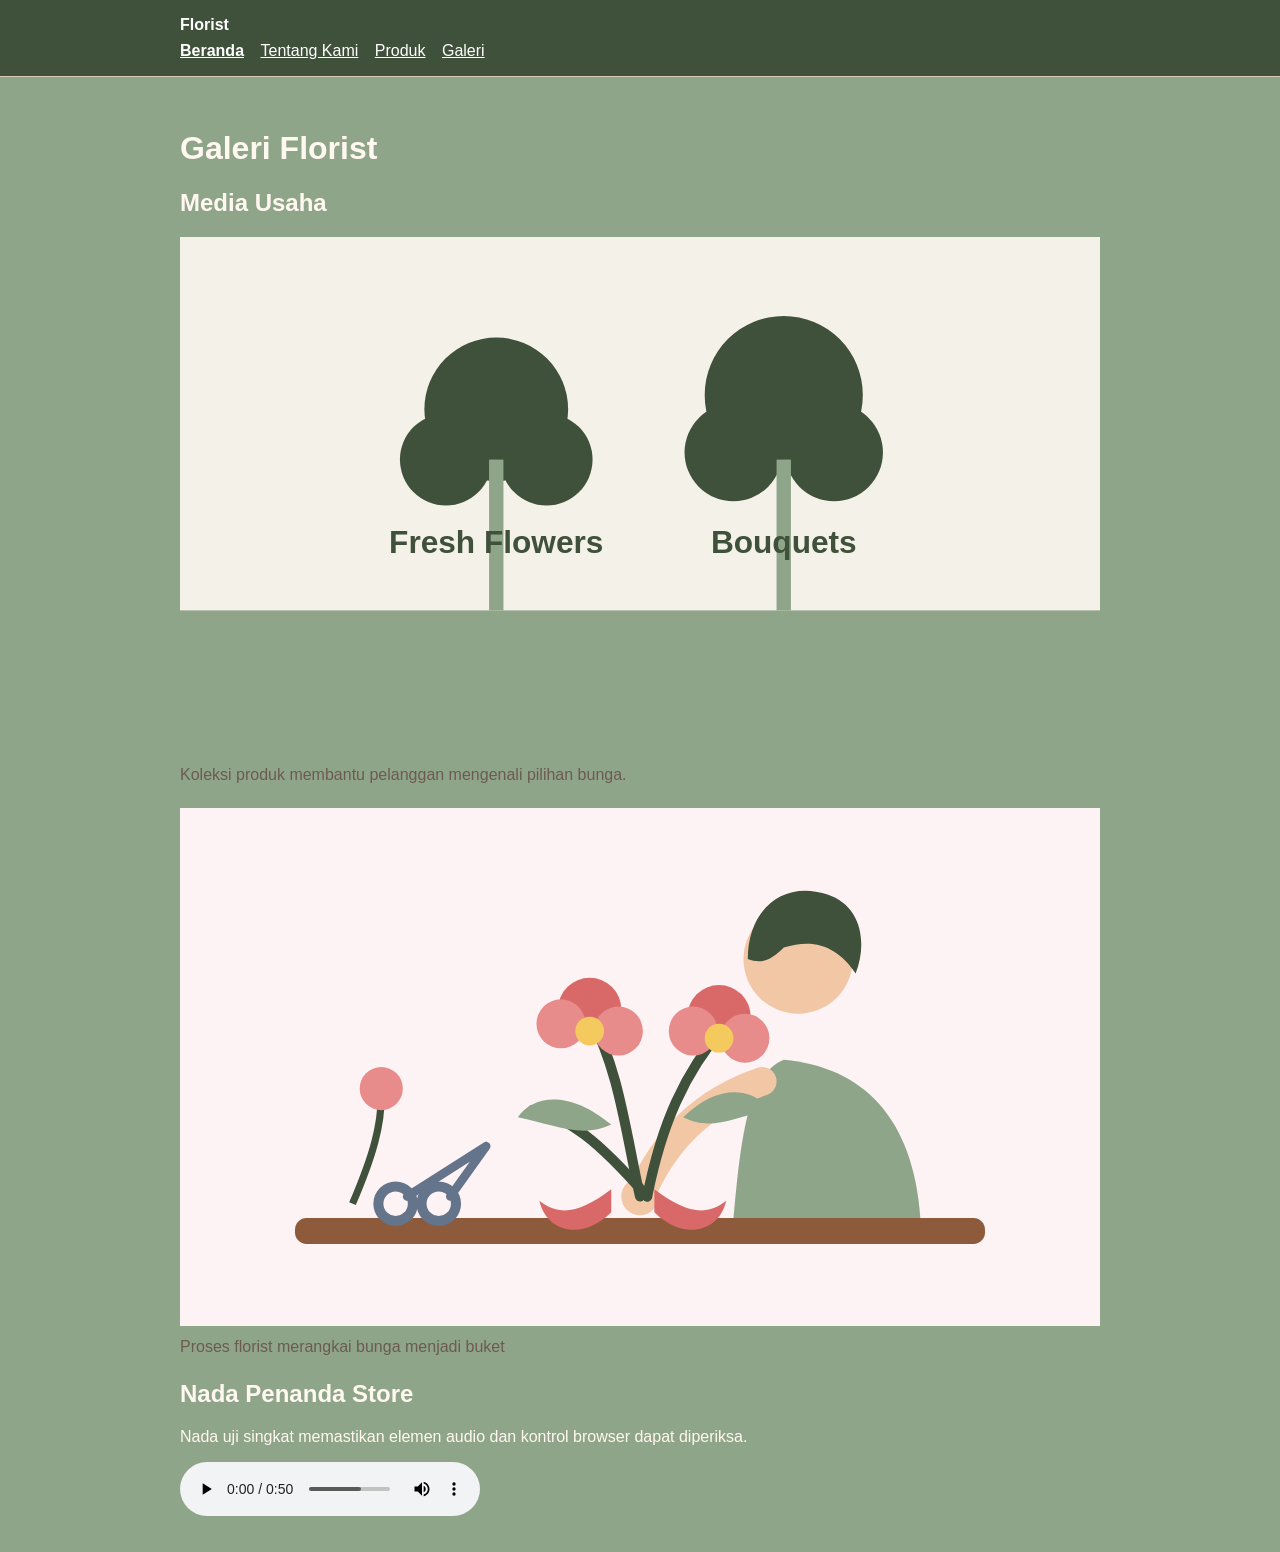
==== galeri.html @ 241bfb16 "feat: tambah media dan tabel katalog" ====
<!DOCTYPE html>
<html lang="en">

<head>
    <meta charset="UTF-8">
    <meta name="viewport" content="width=device-width, initial-scale=1.0">
    <title>Florist - Website UMKM</title>
    <link rel="stylesheet" href="css/style.css">
</head>

<body>
    <a class="skip-link" href="#konten">Lewat ke konten utama</a>
    <header class="site-header">
        <nav class="nav" arial-label="Navigasi utama">
            <a class="brand" href="index.html">Florist</a>
            <ul>
                <li><a aria-current="page" href="index.html">Beranda</a></li>
                <li><a href="tentang.html">Tentang Kami</a></li>
                <li><a href="produk.html">Produk</a></li>
                <li><a href="galeri.html">Galeri</a></li>
            </ul>
        </nav>
    </header>
    <main id="konten" class="page">
        <h1>Galeri Florist</h1>
        <section aria-labelledby="media-title">
            <h2 id="media-title">Media Usaha</h2>
            <div class="gallery-list">
                <figure class="media-card">
                    <img src="assets\images\ilustrasi.svg" alt="Koleksi Florist Kami" />
                    <figcaption>Koleksi produk membantu pelanggan mengenali pilihan bunga.</figcaption>
                </figure>
                <figure class="media-card">
                    <img src="assets\images\proses-rangkai.svg" alt="Florist sedang merangkai bunga menjadi buket">
                    <figcaption>Proses florist merangkai bunga menjadi buket</figcaption>
                </figure>
            </div>
        </section>
        <section aria-labelledby="audio-title">
            <h2 id="audio-title">Nada Penanda Store</h2>
            <p id="audio-note">Nada uji singkat memastikan elemen audio dan kontrol browser dapat diperiksa.</p>
            <audio controls aria-describedby="audio-note"
                src="assets\audio\intrumen.mp3">
                Browser Anda tidak mendukung pemutar audio.
            </audio>
        </section>
    </main>
---- css/style.css ----
body {
    margin: 0;
    color: #FFF8F0;
    background: #8FA58A;
    font-family: Arial, sans-serif;
}

.page {
    max-width: 920px;
    margin: 0 auto;
    padding: 32px 20px;
}

.hero {
    padding: 36px;
    color: #FFF8F0;
    background: #40513B;
    border-radius: 24px;
}

.eyebrow {
    margin: 0 0 8px;
    letter-spacing: 0.14em;
    text-transform: uppercase;
}

.products {
    padding-left: 1.2rem;
}

button {
    padding: 12px 18px;
    margin-bottom: 18px;
    color: #165823;
    font-weight: 700;
    cursor: pointer;
    background: #F2F2F2;
    border: 0;
    border-radius: 999px;
}

.skip-link {
    position: absolute;
    left: -9999px;
    padding: 8px 12px;
    color: white;
    background: #2f2118;
}

.skip-link:focus {
    top: 8px;
    left: 8px;
}

.site-header {
    padding: 16px 20px;
    background: #40513B;
    border-bottom: 1px solid #dccbbc;
}

.nav {
    max-width: 920px;
    margin: 0 auto;
}

.nav a{
    color: white;
}

.brand {
    display: inline-block;
    margin-bottom: 8px;
    color: white;
    font-weight: 800;
    text-decoration: none;
}

.nav ul {
    padding: 0;
    margin: 0;
    list-style: none;
}

.nav li {
    display: inline-block;
    margin-right: 12px;
}

.nav a[aria-current="page"] {
    font-weight: 800;
}

a:focus-visible,
button:focus-visible {
    outline: 3px solid #e9f0ff;
    outline-offset: 3px;
}

.site-footer {
    padding: 24px 20px;
    color: white;
    text-align: center;
    background: #40513B;
}

img {
    max-width: 100%;
    height: auto;
}

figure {
    margin: 0 0 24px;
}

figcaption {
    margin-top: 8px;
    color: #6b5b52;
}

table {
    width: 100%;
    border-collapse: collapse;
}

caption {
    margin-bottom: 8px;
    font-weight: 700;
    text-align: left;
}

th,
td {
    padding: 10px;
    text-align: left;
    border: 1px solid #dccbbc;
}
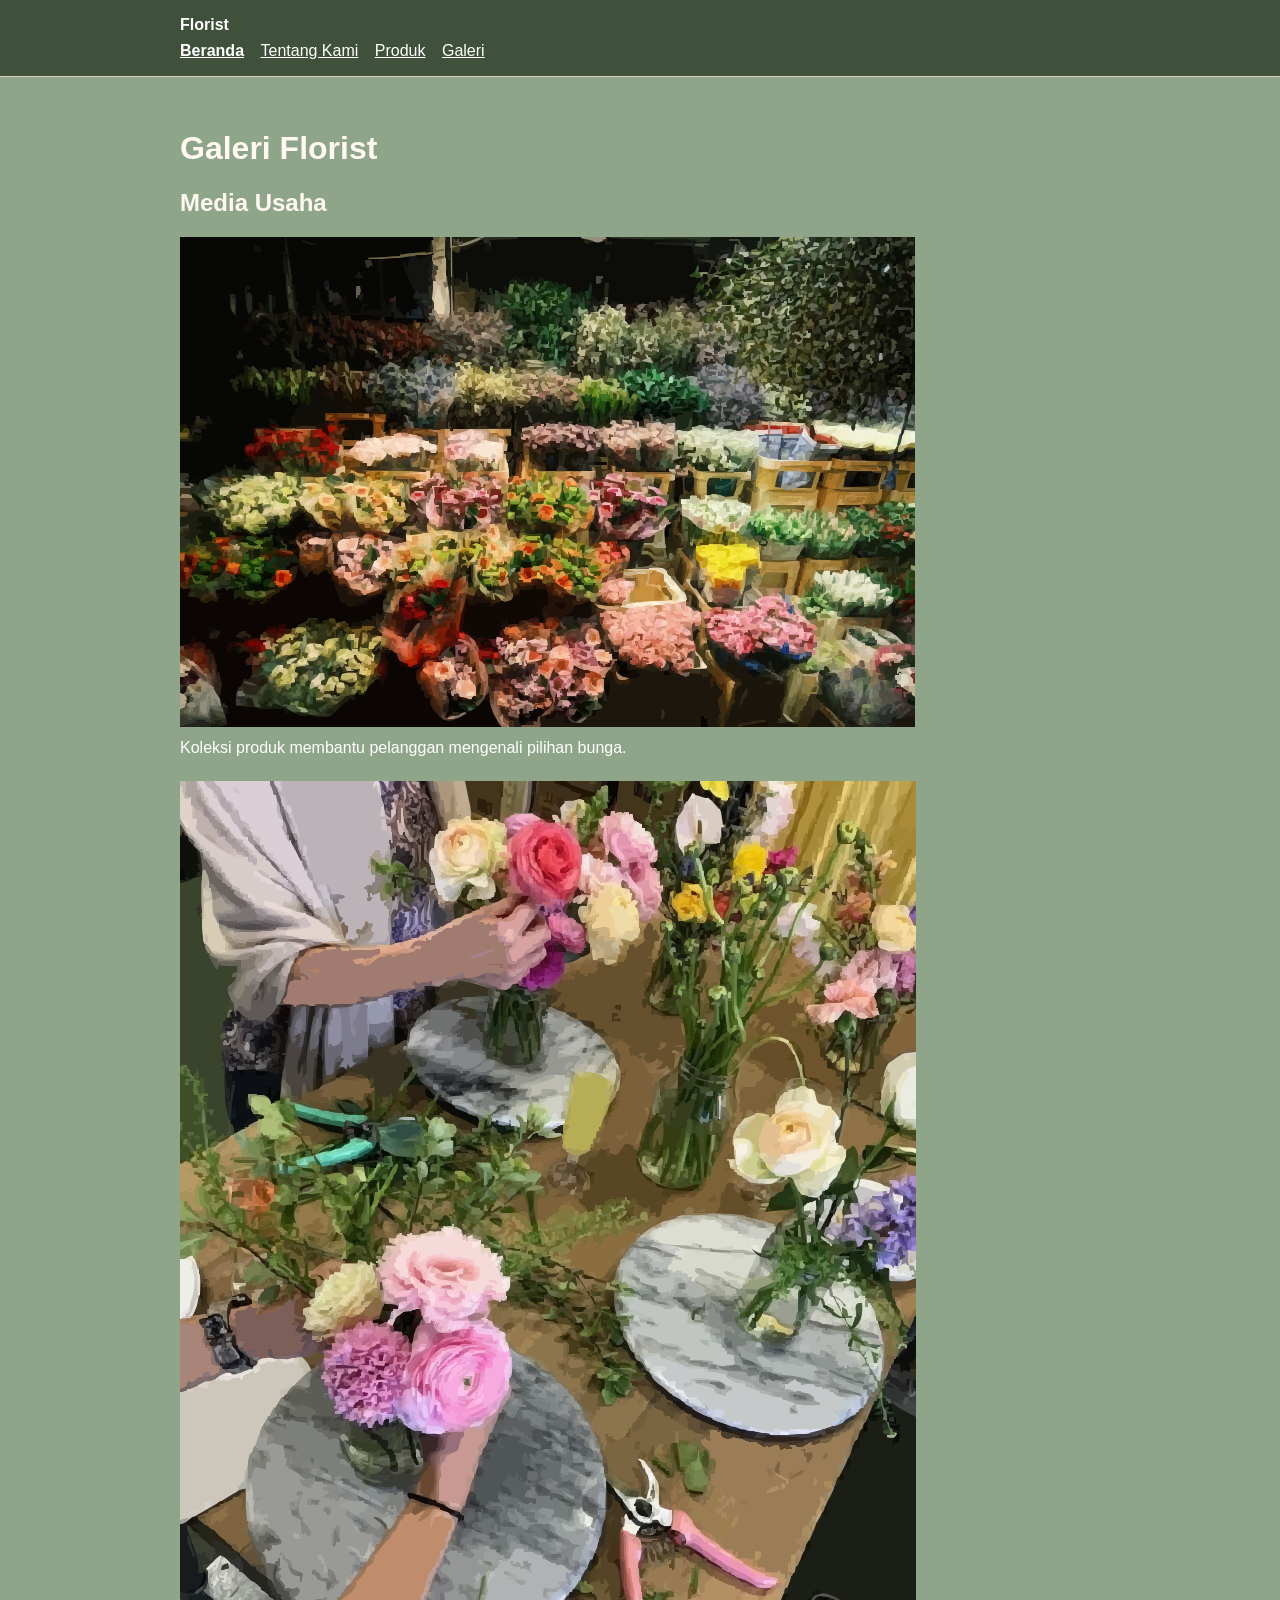
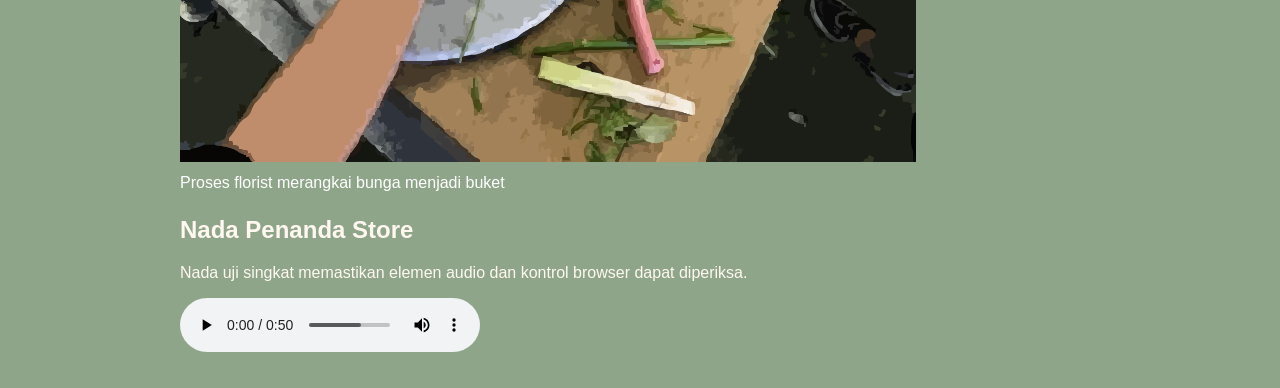
==== commit d1bc5498: "feat: tambah produk baru florist" ====
--- a/galeri.html
+++ b/galeri.html
@@ -11,7 +11,7 @@
 <body>
     <a class="skip-link" href="#konten">Lewat ke konten utama</a>
     <header class="site-header">
-        <nav class="nav" arial-label="Navigasi utama">
+        <nav class="nav" aria-label="Navigasi utama">
             <a class="brand" href="index.html">Florist</a>
             <ul>
                 <li><a aria-current="page" href="index.html">Beranda</a></li>
@@ -27,11 +27,11 @@
             <h2 id="media-title">Media Usaha</h2>
             <div class="gallery-list">
                 <figure class="media-card">
-                    <img src="assets\images\ilustrasi.svg" alt="Koleksi Florist Kami" />
+                    <img src="assets\images\flower.svg" alt="Koleksi Florist Kami" />
                     <figcaption>Koleksi produk membantu pelanggan mengenali pilihan bunga.</figcaption>
                 </figure>
                 <figure class="media-card">
-                    <img src="assets\images\proses-rangkai.svg" alt="Florist sedang merangkai bunga menjadi buket">
+                    <img src="assets\images\rangkai.svg" alt="Florist sedang merangkai bunga menjadi buket">
                     <figcaption>Proses florist merangkai bunga menjadi buket</figcaption>
                 </figure>
             </div>
--- a/css/style.css
+++ b/css/style.css
@@ -114,7 +114,7 @@
 
 figcaption {
     margin-top: 8px;
-    color: #6b5b52;
+    color: white;
 }
 
 table {
@@ -133,4 +133,4 @@
     padding: 10px;
     text-align: left;
     border: 1px solid #dccbbc;
-}+}
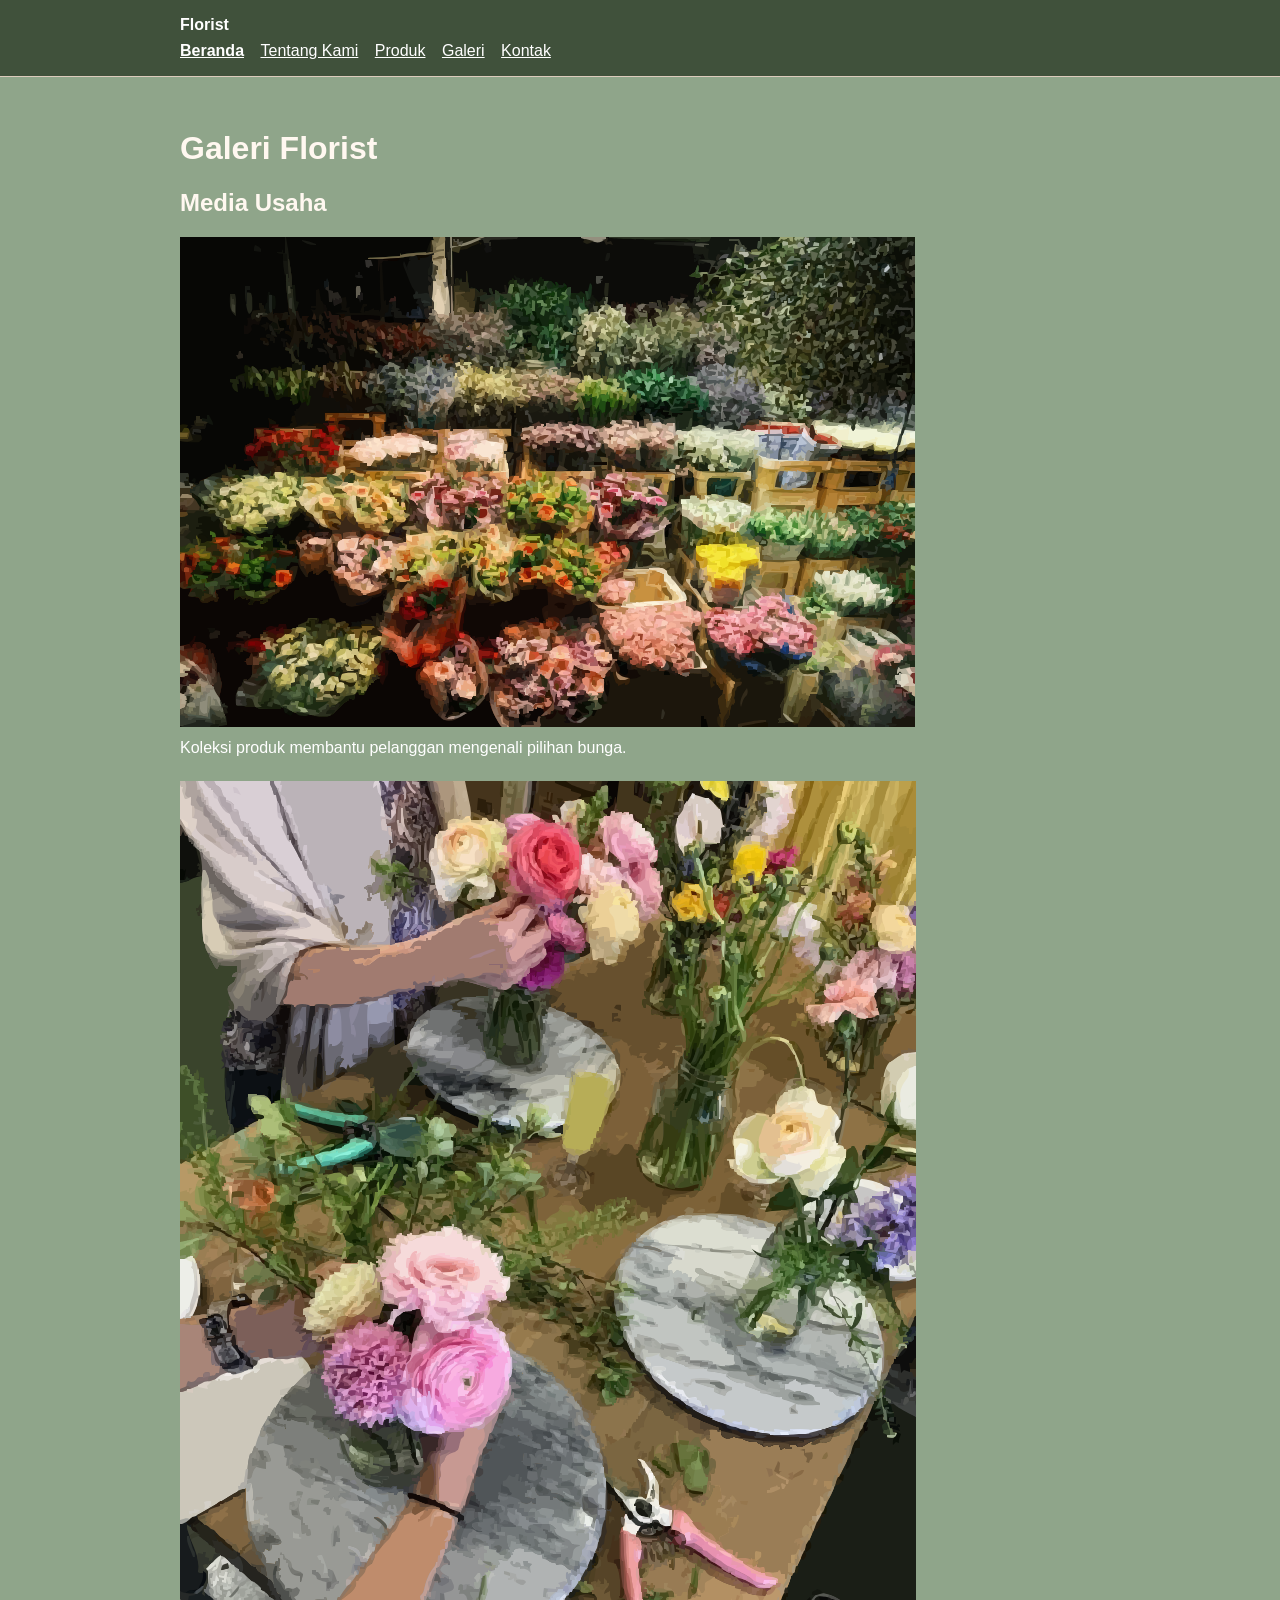
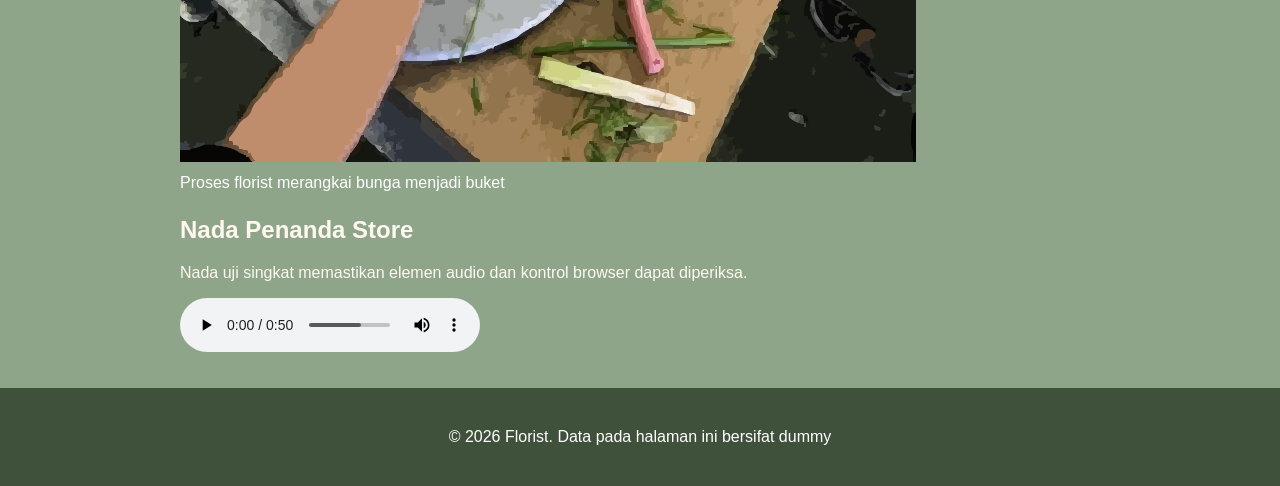
==== commit 1931bd08: "feat: tambah form kontak aksesibel dan preview" ====
--- a/galeri.html
+++ b/galeri.html
@@ -18,6 +18,7 @@
                 <li><a href="tentang.html">Tentang Kami</a></li>
                 <li><a href="produk.html">Produk</a></li>
                 <li><a href="galeri.html">Galeri</a></li>
+                <li><a href="kontak.html">Kontak</a></li>
             </ul>
         </nav>
     </header>
@@ -39,9 +40,14 @@
         <section aria-labelledby="audio-title">
             <h2 id="audio-title">Nada Penanda Store</h2>
             <p id="audio-note">Nada uji singkat memastikan elemen audio dan kontrol browser dapat diperiksa.</p>
-            <audio controls aria-describedby="audio-note"
-                src="assets\audio\intrumen.mp3">
+            <audio controls aria-describedby="audio-note" src="assets\audio\intrumen.mp3">
                 Browser Anda tidak mendukung pemutar audio.
             </audio>
         </section>
-    </main>+    </main>
+    <footer class="site-footer">
+        <p>&copy; 2026 Florist. Data pada halaman ini bersifat dummy</p>
+    </footer>
+</body>
+
+</html>
--- a/css/style.css
+++ b/css/style.css
@@ -63,7 +63,7 @@
     margin: 0 auto;
 }
 
-.nav a{
+.nav a {
     color: white;
 }
 
@@ -134,3 +134,31 @@
     text-align: left;
     border: 1px solid #dccbbc;
 }
+
+.field {
+    margin-bottom: 16px;
+}
+
+.field label {
+    display: block;
+    margin-bottom: 6px;
+}
+
+fieldset {
+    margin: 0 0 16px;
+}
+
+input, textarea, select{
+    background-color: #F2F2F2;
+    border: none;
+    padding: 5px;
+    /* color: ; */
+}
+
+
+#preview-form {
+    padding: 16px;
+    white-space: pre-wrap;
+    background: #40513B;
+    border: 1px solid #dccbbc;
+}
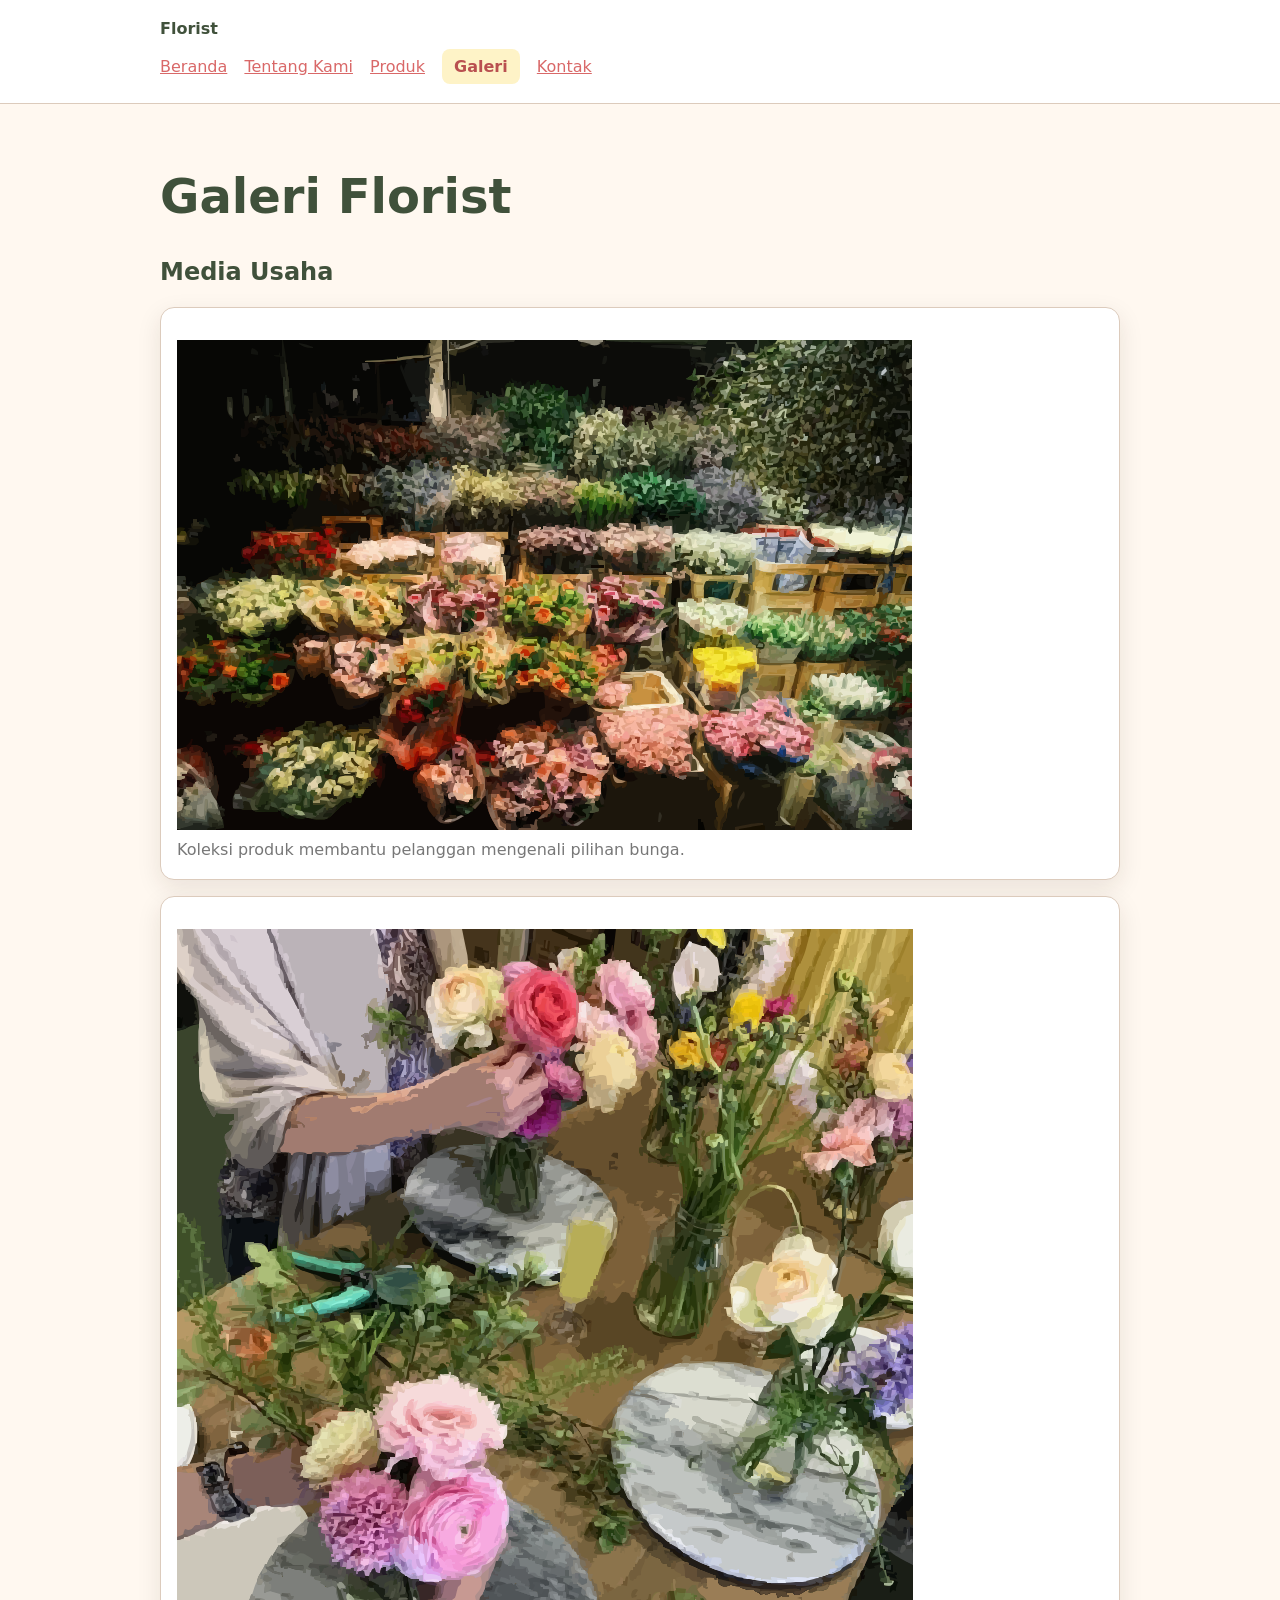
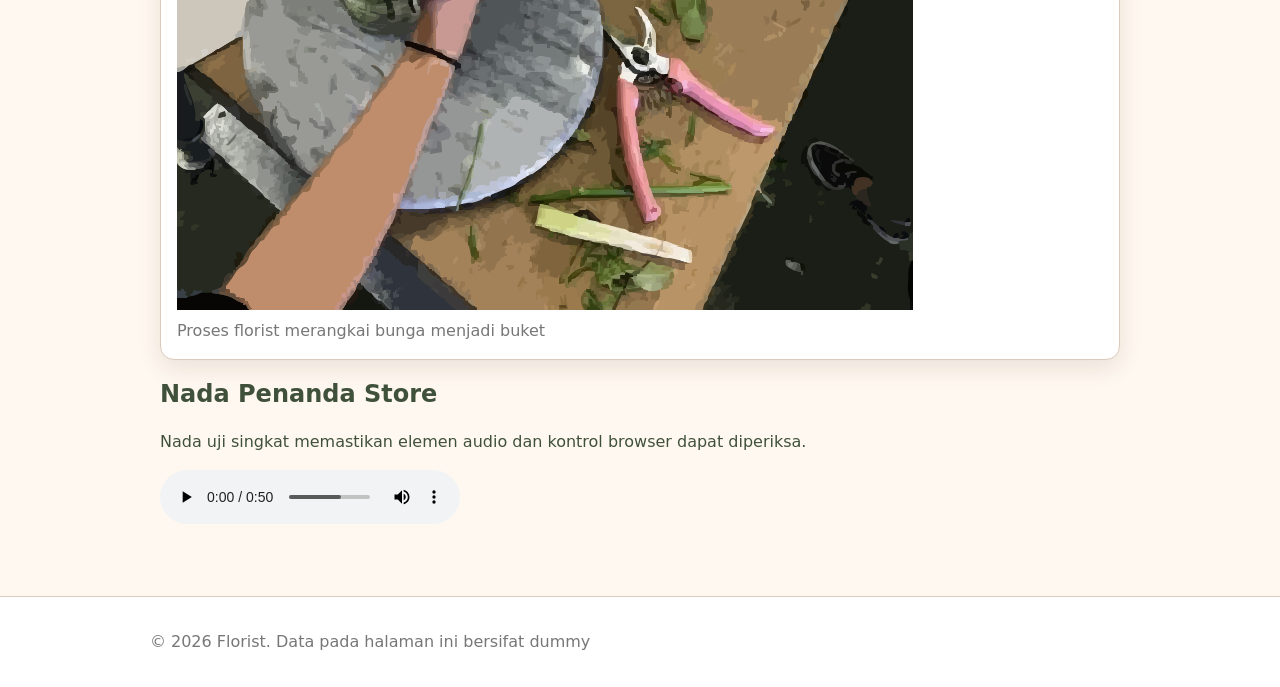
==== commit 29d7ff12: "feat: bangun fondasi css dan design token" ====
--- a/galeri.html
+++ b/galeri.html
@@ -14,10 +14,10 @@
         <nav class="nav" aria-label="Navigasi utama">
             <a class="brand" href="index.html">Florist</a>
             <ul>
-                <li><a aria-current="page" href="index.html">Beranda</a></li>
+                <li><a href="index.html">Beranda</a></li>
                 <li><a href="tentang.html">Tentang Kami</a></li>
                 <li><a href="produk.html">Produk</a></li>
-                <li><a href="galeri.html">Galeri</a></li>
+                <li><a aria-current="page" href="galeri.html">Galeri</a></li>
                 <li><a href="kontak.html">Kontak</a></li>
             </ul>
         </nav>
--- a/css/style.css
+++ b/css/style.css
@@ -1,164 +1,178 @@
+:root {
+    --color-primary: #D96868;
+    --color-primary-strong: #B95050;
+    --color-text: #40513B;
+    --color-muted: #777777;
+    --color-surface: #FFFFFF;
+    --color-surface-soft: #FFF8F0;
+    --color-border: #dccbbc;
+    --color-focus: #1d4ed8;
+    --space-1: 0.5rem;
+    --space-2: 0.75rem;
+    --space-3: 1rem;
+    --space-4: 1.5rem;
+    --space-5: 2rem;
+    --radius-sm: 0.5rem;
+    --radius-md: 0.875rem;
+    --shadow-card: 0 0.5rem 1.5rem rgb(47 33 24 / 0.1);
+}
+
+*,
+*::before,
+*::after {
+    box-sizing: border-box;
+}
+
+html {
+    color-scheme: light;
+}
+
 body {
     margin: 0;
-    color: #FFF8F0;
-    background: #8FA58A;
-    font-family: Arial, sans-serif;
+    color: var(--color-text);
+    background: var(--color-surface-soft);
+    font-family: system-ui, -apple-system, BlinkMacSystemFont, "Segoe UI", sans-serif;
+    font-size: 1rem;
+    line-height: 1.6;
 }
 
-.page {
-    max-width: 920px;
-    margin: 0 auto;
-    padding: 32px 20px;
+img { margin-top: var(--space-3); max-width: 100%; height: auto; }
+a { color: var(--color-primary); }
+a:hover { color: var(--color-primary-strong); }
+:focus-visible { outline: 3px solid var(--color-focus); outline-offset: 3px; }
+.skip-link {
+    position: absolute;
+    top: -5rem;
+    left: var(--space-3);
+    padding: var(--space-2) var(--space-3);
+    color: var(--color-surface);
+    background: var(--color-text);
+}
+.skip-link:focus {
+    top: var(--space-3);
 }
 
-.hero {
-    padding: 36px;
-    color: #FFF8F0;
-    background: #40513B;
-    border-radius: 24px;
-}
-
-.eyebrow {
-    margin: 0 0 8px;
-    letter-spacing: 0.14em;
-    text-transform: uppercase;
-}
-
-.products {
-    padding-left: 1.2rem;
-}
-
-button {
-    padding: 12px 18px;
-    margin-bottom: 18px;
-    color: #165823;
-    font-weight: 700;
-    cursor: pointer;
-    background: #F2F2F2;
-    border: 0;
-    border-radius: 999px;
-}
-
-.skip-link {
-    position: absolute;
-    left: -9999px;
-    padding: 8px 12px;
-    color: white;
-    background: #2f2118;
-}
-
-.skip-link:focus {
-    top: 8px;
-    left: 8px;
-}
-
-.site-header {
-    padding: 16px 20px;
-    background: #40513B;
-    border-bottom: 1px solid #dccbbc;
-}
-
-.nav {
-    max-width: 920px;
-    margin: 0 auto;
-}
-
-.nav a {
-    color: white;
-}
-
-.brand {
-    display: inline-block;
-    margin-bottom: 8px;
-    color: white;
-    font-weight: 800;
-    text-decoration: none;
-}
-
-.nav ul {
-    padding: 0;
-    margin: 0;
-    list-style: none;
-}
-
-.nav li {
-    display: inline-block;
-    margin-right: 12px;
-}
-
-.nav a[aria-current="page"] {
-    font-weight: 800;
-}
-
-a:focus-visible,
-button:focus-visible {
-    outline: 3px solid #e9f0ff;
-    outline-offset: 3px;
+.site-header,
+.site-footer {
+  padding: var(--space-3) var(--space-4);
+  background: var(--color-surface);
+  border-bottom: 1px solid var(--color-border);
 }
 
 .site-footer {
-    padding: 24px 20px;
-    color: white;
-    text-align: center;
-    background: #40513B;
+  margin-top: var(--space-5);
+  color: var(--color-muted);
+  text-align: center;
+  border-top: 1px solid var(--color-border);
+  border-bottom: 0;
 }
 
-img {
-    max-width: 100%;
-    height: auto;
+.nav,
+.page { width: min(100% - 2rem, 60rem); margin-inline: auto; }
+.brand {
+  display: inline-block;
+  margin-bottom: var(--space-2);
+  color: var(--color-text);
+  font-weight: 800;
+  text-decoration: none;
 }
 
-figure {
-    margin: 0 0 24px;
+.nav ul { padding: 0; margin: 0; list-style: none; }
+.nav li { display: inline-block; margin: 0 var(--space-2) var(--space-1) 0; }
+.nav a[aria-current="page"] {
+  padding: var(--space-1) var(--space-2);
+  color: var(--color-primary-strong);
+  font-weight: 700;
+  text-decoration: none;
+  background: #fef3c7;
+  border-radius: var(--radius-sm);
 }
 
-figcaption {
-    margin-top: 8px;
-    color: white;
+.page { padding-block: var(--space-5); }
+
+.hero {
+  padding: var(--space-5);
+  color: var(--color-surface);
+  background: var(--color-primary);
+  border-radius: var(--radius-md);
 }
 
-table {
-    width: 100%;
-    border-collapse: collapse;
+h1,
+h2,
+h3 { line-height: 1.2; text-wrap: balance; }
+h1 { font-size: clamp(2rem, 6vw, 3rem); }
+p,
+li { max-width: 68ch; }
+.eyebrow { color: var(--color-primary); font-weight: 800; letter-spacing: 0.08em; text-transform: uppercase; }
+.hero .eyebrow { color: #fef3c7; }
+.price { color: var(--color-primary-strong); font-weight: 800; }
+
+.button,
+button {
+  display: inline-block;
+  padding: var(--space-2) var(--space-3);
+  color: var(--color-surface);
+  font: inherit;
+  font-weight: 700;
+  text-decoration: none;
+  cursor: pointer;
+  background: var(--color-primary);
+  border: 0;
+  border-radius: var(--radius-sm);
 }
 
-caption {
-    margin-bottom: 8px;
-    font-weight: 700;
-    text-align: left;
+.button:hover,
+button:hover { color: var(--color-surface); background: var(--color-primary-strong); }
+.hero button { color: var(--color-text); background: #fef3c7; }
+.hero button:hover { color: var(--color-text); background: #fde68a; }
+
+.products-card,
+.media-card,
+table,
+form {
+  margin-block: var(--space-3);
+  padding: var(--space-3);
+  background: var(--color-surface);
+  border: 1px solid var(--color-border);
+  border-radius: var(--radius-md);
+  box-shadow: var(--shadow-card);
 }
+figure { margin-inline: 0; }
+figcaption,
+caption { color: var(--color-muted); }
+table { width: 100%; border-collapse: collapse; border-radius: 0; }
+caption { margin-bottom: var(--space-2); font-weight: 700; text-align: left; }
+th,
+td { padding: var(--space-2); text-align: left; border: 1px solid var(--color-border); }
+th { background: var(--color-surface-soft); }
 
-th,
-td {
-    padding: 10px;
-    text-align: left;
-    border: 1px solid #dccbbc;
+.field { margin-bottom: var(--space-3); }
+.field label,
+legend { display: block; margin-bottom: var(--space-1); font-weight: 700; }
+.field input,
+.field select,
+.field textarea {
+  width: 100%;
+  padding: var(--space-2);
+  color: inherit;
+  font: inherit;
+  background: var(--color-surface);
+  border: 1px solid var(--color-border);
+  border-radius: var(--radius-sm);
 }
-
-.field {
-    margin-bottom: 16px;
+input[type="radio"],
+input[type="checkbox"] { width: auto; }
+fieldset {
+  margin: 0 0 var(--space-3);
+  padding: var(--space-3);
+  border: 1px solid var(--color-border);
+  border-radius: var(--radius-sm);
 }
-
-.field label {
-    display: block;
-    margin-bottom: 6px;
+audio { max-width: 100%; }
+#preview-form {
+  padding: var(--space-3);
+  white-space: pre-wrap;
+  background: var(--color-surface);
+  border: 1px solid var(--color-border);
+  border-radius: var(--radius-sm);
 }
-
-fieldset {
-    margin: 0 0 16px;
-}
-
-input, textarea, select{
-    background-color: #F2F2F2;
-    border: none;
-    padding: 5px;
-    /* color: ; */
-}
-
-
-#preview-form {
-    padding: 16px;
-    white-space: pre-wrap;
-    background: #40513B;
-    border: 1px solid #dccbbc;
-}
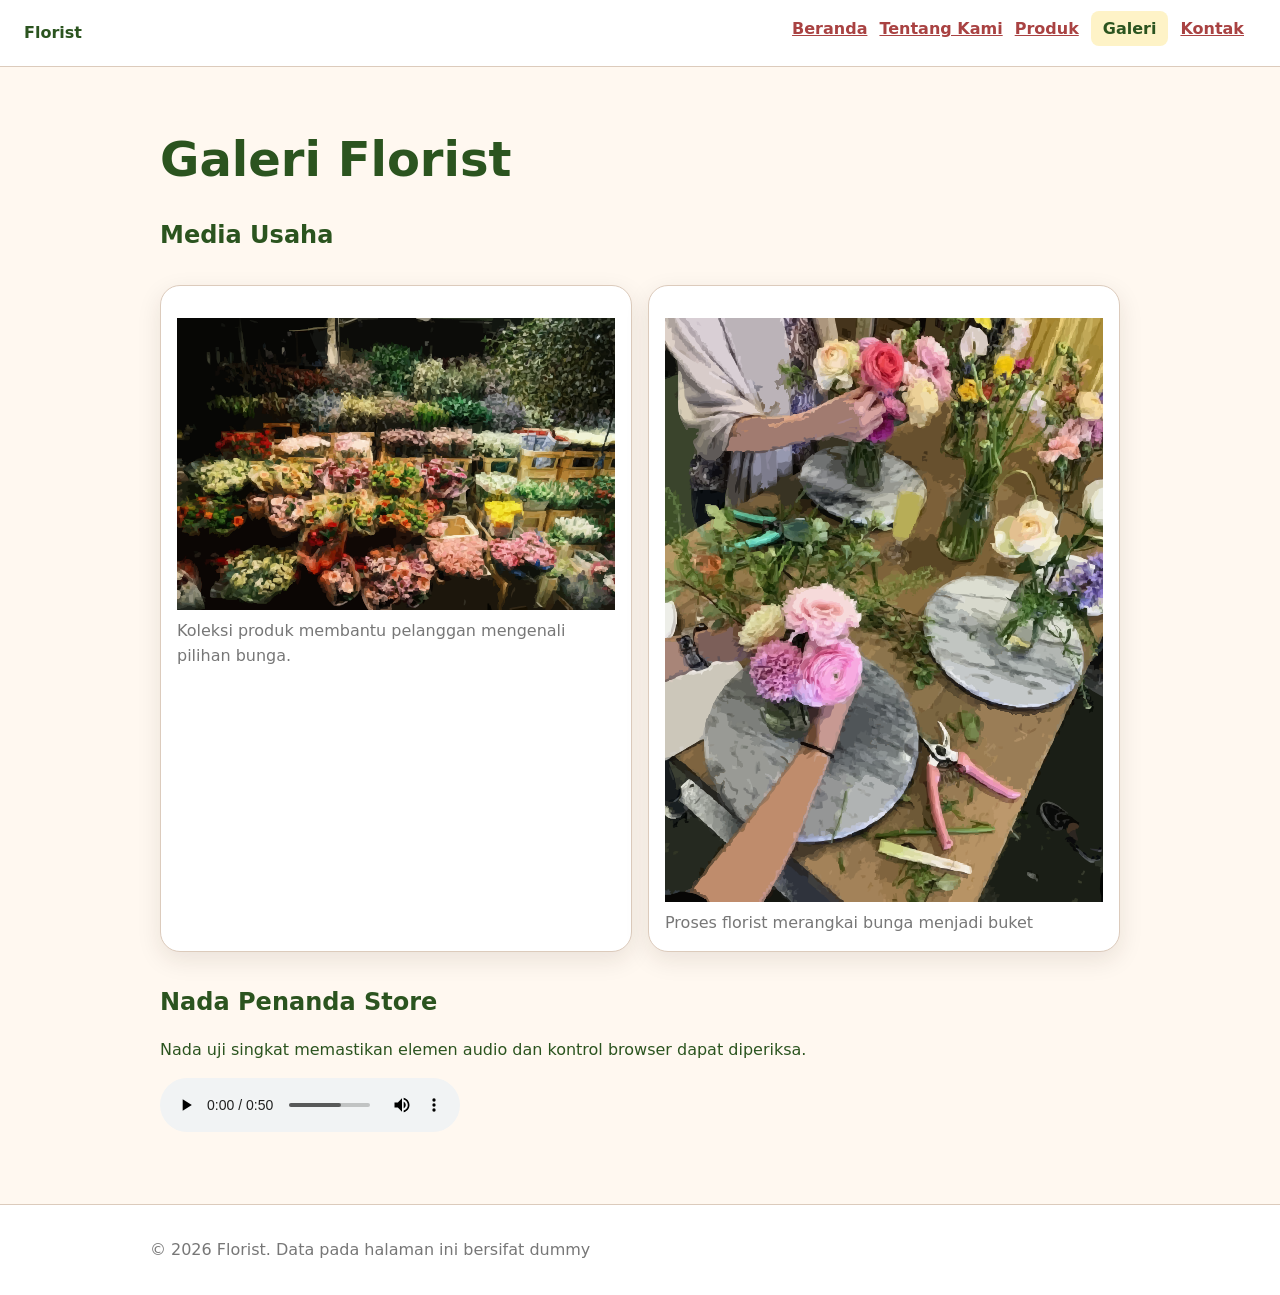
==== commit 00cc5cbc: "feat: bangun layout flexbox dan grid" ====
--- a/galeri.html
+++ b/galeri.html
@@ -26,7 +26,7 @@
         <h1>Galeri Florist</h1>
         <section aria-labelledby="media-title">
             <h2 id="media-title">Media Usaha</h2>
-            <div class="gallery-list">
+            <div class="gallery-grid">
                 <figure class="media-card">
                     <img src="assets\images\flower.svg" alt="Koleksi Florist Kami" />
                     <figcaption>Koleksi produk membantu pelanggan mengenali pilihan bunga.</figcaption>
--- a/css/style.css
+++ b/css/style.css
@@ -1,55 +1,73 @@
 :root {
-    --color-primary: #D96868;
-    --color-primary-strong: #B95050;
-    --color-text: #40513B;
-    --color-muted: #777777;
-    --color-surface: #FFFFFF;
-    --color-surface-soft: #FFF8F0;
-    --color-border: #dccbbc;
-    --color-focus: #1d4ed8;
-    --space-1: 0.5rem;
-    --space-2: 0.75rem;
-    --space-3: 1rem;
-    --space-4: 1.5rem;
-    --space-5: 2rem;
-    --radius-sm: 0.5rem;
-    --radius-md: 0.875rem;
-    --shadow-card: 0 0.5rem 1.5rem rgb(47 33 24 / 0.1);
+  --color-primary: #a94242;
+  --color-primary-strong: #8e6161;
+  --color-text: #2b541f;
+  --color-muted: #777777;
+  --color-surface: #FFFFFF;
+  --color-surface-soft: #FFF8F0;
+  --color-border: #dccbbc;
+  --color-focus: #1d4ed8;
+  --space-1: 0.5rem;
+  --space-2: 0.75rem;
+  --space-3: 1rem;
+  --space-4: 1.5rem;
+  --space-5: 2rem;
+  --space-6: 2.5rem;
+  --radius-sm: 0.5rem;
+  --radius-md: 0.875rem;
+  --radius-lg: 1.25rem;
+  --shadow-card: 0 0.5rem 1.5rem rgb(47 33 24 / 0.1);
 }
 
 *,
 *::before,
 *::after {
-    box-sizing: border-box;
+  box-sizing: border-box;
 }
 
 html {
-    color-scheme: light;
+  color-scheme: light;
 }
 
 body {
-    margin: 0;
-    color: var(--color-text);
-    background: var(--color-surface-soft);
-    font-family: system-ui, -apple-system, BlinkMacSystemFont, "Segoe UI", sans-serif;
-    font-size: 1rem;
-    line-height: 1.6;
-}
-
-img { margin-top: var(--space-3); max-width: 100%; height: auto; }
-a { color: var(--color-primary); }
-a:hover { color: var(--color-primary-strong); }
-:focus-visible { outline: 3px solid var(--color-focus); outline-offset: 3px; }
+  margin: 0;
+  color: var(--color-text);
+  background: var(--color-surface-soft);
+  font-family: system-ui, -apple-system, BlinkMacSystemFont, "Segoe UI", sans-serif;
+  font-size: 1rem;
+  line-height: 1.6;
+}
+
+img {
+  margin-top: var(--space-3);
+  max-width: 100%;
+  height: auto;
+}
+
+a {
+  color: var(--color-primary);
+}
+
+a:hover {
+  color: var(--color-text);
+}
+
+:focus-visible {
+  outline: 3px solid var(--color-focus);
+  outline-offset: 3px;
+}
+
 .skip-link {
-    position: absolute;
-    top: -5rem;
-    left: var(--space-3);
-    padding: var(--space-2) var(--space-3);
-    color: var(--color-surface);
-    background: var(--color-text);
-}
+  position: absolute;
+  top: -5rem;
+  left: var(--space-3);
+  padding: var(--space-2) var(--space-3);
+  color: var(--color-surface);
+  background: var(--color-text);
+}
+
 .skip-link:focus {
-    top: var(--space-3);
+  top: var(--space-3);
 }
 
 .site-header,
@@ -67,45 +85,104 @@
   border-bottom: 0;
 }
 
-.nav,
-.page { width: min(100% - 2rem, 60rem); margin-inline: auto; }
+.page {
+  width: min(100% - 2rem, 60rem);
+  margin-inline: auto;
+}
+
+.nav {
+  display: flex;
+  gap: var(--space-3);
+  color: var(--color-text);
+  font-weight: 800;
+  text-decoration: none;
+  align-items: center;
+  justify-content: space-between;
+}
+
 .brand {
+  margin-bottom: 0;
   display: inline-block;
-  margin-bottom: var(--space-2);
   color: var(--color-text);
   font-weight: 800;
   text-decoration: none;
 }
 
-.nav ul { padding: 0; margin: 0; list-style: none; }
-.nav li { display: inline-block; margin: 0 var(--space-2) var(--space-1) 0; }
+.nav ul {
+  display: flex;
+  gap: --space-2;
+  flex-wrap: wrap;
+  list-style: none;
+  padding: 0;
+  margin: 0;
+}
+
+.nav li {
+  display: inline-block;
+  margin: 0 var(--space-2) var(--space-1) 0;
+}
+
 .nav a[aria-current="page"] {
   padding: var(--space-1) var(--space-2);
-  color: var(--color-primary-strong);
+  color: var(--color-text);
   font-weight: 700;
   text-decoration: none;
   background: #fef3c7;
   border-radius: var(--radius-sm);
 }
 
-.page { padding-block: var(--space-5); }
+.page {
+  padding-block: var(--space-5);
+}
 
 .hero {
   padding: var(--space-5);
   color: var(--color-surface);
   background: var(--color-primary);
   border-radius: var(--radius-md);
+
+  display: grid;
+  grid-template-columns: 1.2fr 0.8fr;
+  gap: var(--space-4);
+  align-items: center;
+}
+
+.hero-image {
+  width: 100%;
+  border-radius: var(--radius-md);
 }
 
 h1,
 h2,
-h3 { line-height: 1.2; text-wrap: balance; }
-h1 { font-size: clamp(2rem, 6vw, 3rem); }
+h3 {
+  line-height: 1.2;
+  text-wrap: balance;
+}
+
+h1 {
+  font-size: clamp(2rem, 6vw, 3rem);
+}
+
 p,
-li { max-width: 68ch; }
-.eyebrow { color: var(--color-primary); font-weight: 800; letter-spacing: 0.08em; text-transform: uppercase; }
-.hero .eyebrow { color: #fef3c7; }
-.price { color: var(--color-primary-strong); font-weight: 800; }
+li {
+  max-width: 68ch;
+}
+
+.eyebrow {
+  color: var(--color-primary);
+  font-weight: 800;
+  letter-spacing: 0.08em;
+  text-transform: uppercase;
+}
+
+.hero .eyebrow {
+  color: #fef3c7;
+}
+
+.price {
+  color: var(--color-primary-strong);
+  font-weight: 800;
+}
 
 .button,
 button {
@@ -118,15 +195,64 @@
   cursor: pointer;
   background: var(--color-primary);
   border: 0;
-  border-radius: var(--radius-sm);
+  border-radius: var(--radius-lg);
 }
 
 .button:hover,
-button:hover { color: var(--color-surface); background: var(--color-primary-strong); }
-.hero button { color: var(--color-text); background: #fef3c7; }
-.hero button:hover { color: var(--color-text); background: #fde68a; }
-
-.products-card,
+button:hover {
+  color: var(--color-surface);
+  background: var(--color-primary-strong);
+}
+
+.hero button {
+  color: var(--color-text);
+  background: #fef3c7;
+}
+
+.hero button:hover {
+  color: var(--color-text);
+  background: #fde68a;
+}
+
+.product-card {
+  display: flex;
+  flex-direction: column;
+  background: var(--color-surface);
+  border-radius: var(--radius-lg);
+  box-shadow: var(--shadow-card);
+  padding: var(--space-3);
+  margin-block: var(--space-3);
+}
+
+.product-badge {
+  align-self: flex-start;
+  padding: 0.25rem var(--space-2);
+  color: var(--color-primary-strong);
+  font-size: 0.875rem;
+  font-weight: 800;
+  background: #fef3c7;
+  border-radius: 999px;
+}
+
+.card-actions {
+  display: flex;
+  gap: var(--space-2);
+  align-items: center;
+  flex-wrap: wrap;
+  margin-top: auto;
+}
+
+.product-grid,
+.gallery-grid {
+  display: grid;
+  grid-template-columns: repeat(3, minmax(0, 1fr));
+  gap: var(--space-3);
+}
+
+.gallery-grid {
+  grid-template-columns: repeat(2, minmax(0, 1fr));
+}
+
 .media-card,
 table,
 form {
@@ -134,21 +260,53 @@
   padding: var(--space-3);
   background: var(--color-surface);
   border: 1px solid var(--color-border);
-  border-radius: var(--radius-md);
+  border-radius: var(--radius-lg);
   box-shadow: var(--shadow-card);
 }
-figure { margin-inline: 0; }
+
+figure {
+  margin-inline: 0;
+}
+
 figcaption,
-caption { color: var(--color-muted); }
-table { width: 100%; border-collapse: collapse; border-radius: 0; }
-caption { margin-bottom: var(--space-2); font-weight: 700; text-align: left; }
+caption {
+  color: var(--color-muted);
+}
+
+table {
+  width: 100%;
+  border-collapse: collapse;
+  border-radius: 0;
+}
+
+caption {
+  margin-bottom: var(--space-2);
+  font-weight: 700;
+  text-align: left;
+}
+
 th,
-td { padding: var(--space-2); text-align: left; border: 1px solid var(--color-border); }
-th { background: var(--color-surface-soft); }
-
-.field { margin-bottom: var(--space-3); }
+td {
+  padding: var(--space-2);
+  text-align: left;
+  border: 1px solid var(--color-border);
+}
+
+th {
+  background: var(--color-surface-soft);
+}
+
+.field {
+  margin-bottom: var(--space-3);
+}
+
 .field label,
-legend { display: block; margin-bottom: var(--space-1); font-weight: 700; }
+legend {
+  display: block;
+  margin-bottom: var(--space-1);
+  font-weight: 700;
+}
+
 .field input,
 .field select,
 .field textarea {
@@ -160,19 +318,27 @@
   border: 1px solid var(--color-border);
   border-radius: var(--radius-sm);
 }
+
 input[type="radio"],
-input[type="checkbox"] { width: auto; }
+input[type="checkbox"] {
+  width: auto;
+}
+
 fieldset {
   margin: 0 0 var(--space-3);
   padding: var(--space-3);
   border: 1px solid var(--color-border);
   border-radius: var(--radius-sm);
 }
-audio { max-width: 100%; }
+
+audio {
+  max-width: 100%;
+}
+
 #preview-form {
   padding: var(--space-3);
   white-space: pre-wrap;
   background: var(--color-surface);
   border: 1px solid var(--color-border);
   border-radius: var(--radius-sm);
-}
+}
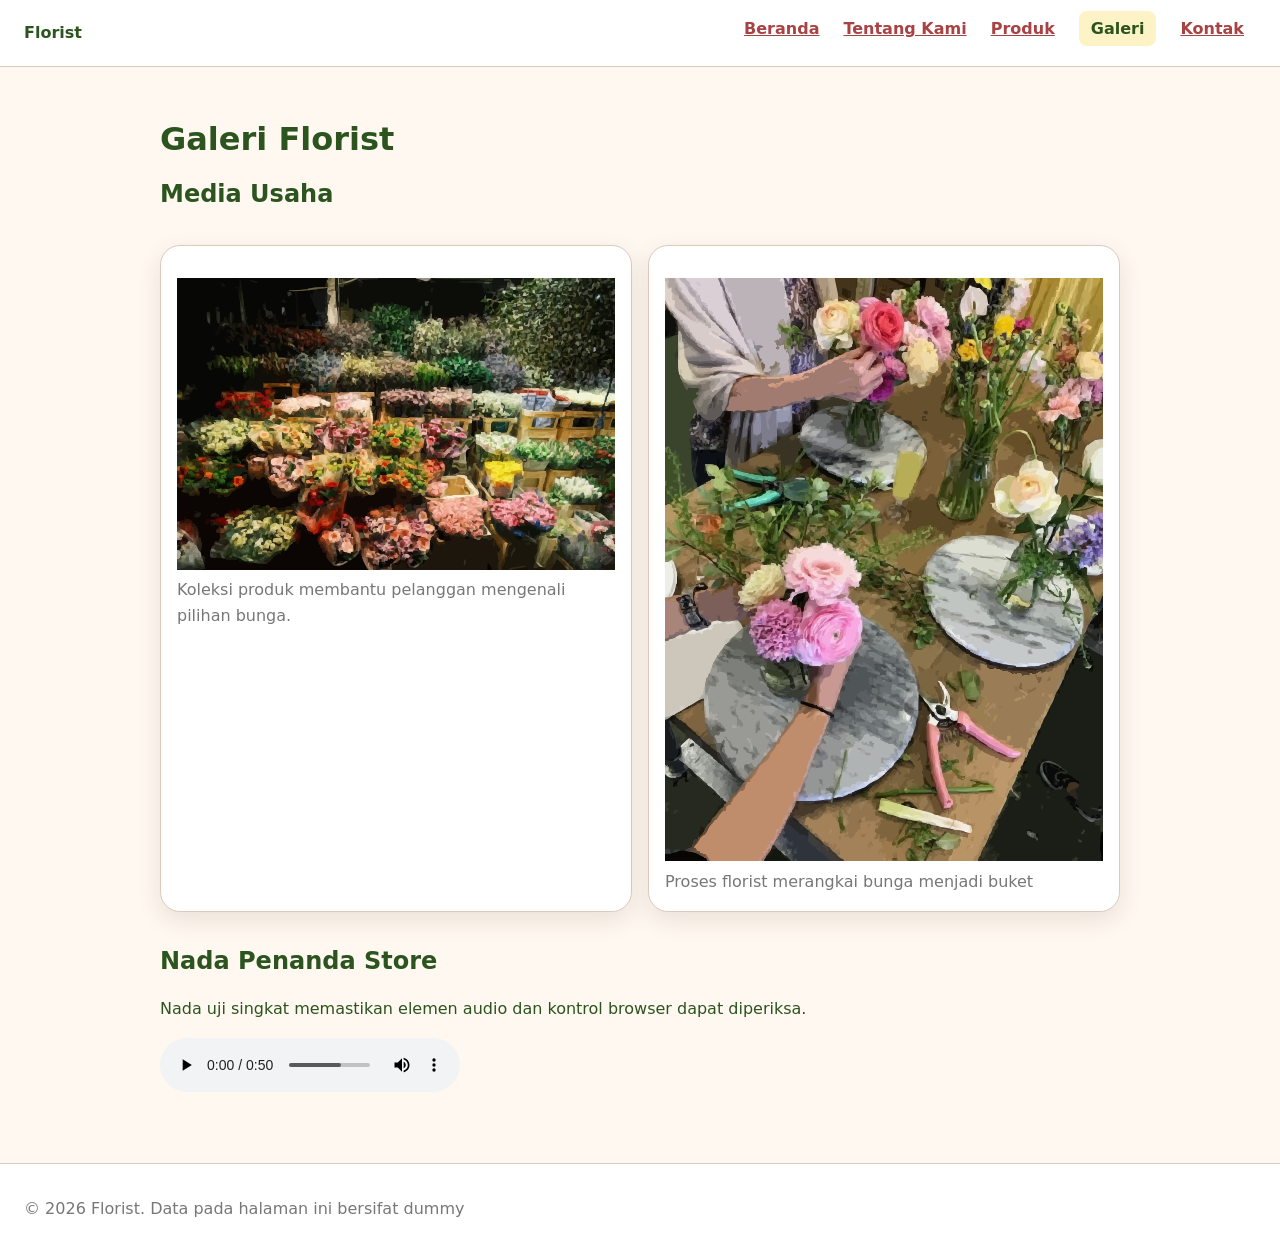
==== commit b5908de9: "feat: terapkan responsive mobile-first" ====
--- a/galeri.html
+++ b/galeri.html
@@ -28,11 +28,11 @@
             <h2 id="media-title">Media Usaha</h2>
             <div class="gallery-grid">
                 <figure class="media-card">
-                    <img src="assets\images\flower.svg" alt="Koleksi Florist Kami" />
+                    <img src="assets\images\flower.svg" width="640" height="360" loading="lazy" alt="Koleksi Florist Kami" />
                     <figcaption>Koleksi produk membantu pelanggan mengenali pilihan bunga.</figcaption>
                 </figure>
                 <figure class="media-card">
-                    <img src="assets\images\rangkai.svg" alt="Florist sedang merangkai bunga menjadi buket">
+                    <img src="assets\images\rangkai.svg" width="640" height="360" loading="lazy" alt="Florist sedang merangkai bunga menjadi buket">
                     <figcaption>Proses florist merangkai bunga menjadi buket</figcaption>
                 </figure>
             </div>
--- a/css/style.css
+++ b/css/style.css
@@ -57,6 +57,44 @@
   outline-offset: 3px;
 }
 
+.page {
+  padding-block: var(--space-5);
+}
+
+.hero {
+  padding: var(--space-5);
+  color: var(--color-surface);
+  background: var(--color-primary);
+  border-radius: var(--radius-md);
+  display: grid;
+  /* grid-template-columns: 1.2fr 0.8fr; */
+  gap: var(--space-4);
+  align-items: center;
+  grid-template-columns: 1fr; 
+}
+.eyebrow {
+  color: var(--color-primary);
+  font-weight: 800;
+  letter-spacing: 0.08em;
+  text-transform: uppercase;
+}
+.hero .eyebrow {
+  color: #fef3c7;
+}
+
+.hero-image {
+  width: 100%;
+  border-radius: var(--radius-md);
+}
+.hero button {
+  color: var(--color-text);
+  background: #fef3c7;
+}
+
+.hero button:hover {
+  color: var(--color-text);
+  background: #fde68a;
+}
 .skip-link {
   position: absolute;
   top: -5rem;
@@ -80,9 +118,13 @@
 .site-footer {
   margin-top: var(--space-5);
   color: var(--color-muted);
-  text-align: center;
+  align-items: center;
   border-top: 1px solid var(--color-border);
   border-bottom: 0;
+  display: flex;
+  flex-direction: row;
+  justify-content: space-between;
+  gap: var(--space-3);
 }
 
 .page {
@@ -90,16 +132,6 @@
   margin-inline: auto;
 }
 
-.nav {
-  display: flex;
-  gap: var(--space-3);
-  color: var(--color-text);
-  font-weight: 800;
-  text-decoration: none;
-  align-items: center;
-  justify-content: space-between;
-}
-
 .brand {
   margin-bottom: 0;
   display: inline-block;
@@ -108,15 +140,28 @@
   text-decoration: none;
 }
 
+.nav {
+  display: flex;
+  /* flex-direction: row; */
+  gap: var(--space-3);
+  color: var(--color-text);
+  font-weight: 800;
+  text-decoration: none;
+  /* align-items: center; */
+  justify-content: space-between;
+  flex-direction: column;
+  align-items: flex-start;
+}
+
 .nav ul {
   display: flex;
-  gap: --space-2;
+  gap: var(--space-2);
   flex-wrap: wrap;
   list-style: none;
   padding: 0;
   margin: 0;
-}
-
+  flex-direction: column;
+}
 .nav li {
   display: inline-block;
   margin: 0 var(--space-2) var(--space-1) 0;
@@ -131,26 +176,31 @@
   border-radius: var(--radius-sm);
 }
 
-.page {
-  padding-block: var(--space-5);
-}
-
-.hero {
-  padding: var(--space-5);
-  color: var(--color-surface);
-  background: var(--color-primary);
-  border-radius: var(--radius-md);
-
+@media (min-width: 42rem) {
+  .nav ul { flex-direction: row; }
+  .gallery-grid { grid-template-columns: repeat(2, minmax(0, 1fr)); }
+}
+
+@media (min-width: 48rem) {
+  .hero { grid-template-columns: 1.2fr 0.8fr; }
+  .product-grid { grid-template-columns: repeat(2, minmax(0, 1fr)); }
+}
+
+
+@media (min-width: 60rem) {
+  .nav { flex-direction: row; align-items: center; justify-content: space-between; }
+  .product-grid { grid-template-columns: repeat(3, minmax(0, 1fr)); }
+}
+
+.product-grid,
+.gallery-grid {
   display: grid;
-  grid-template-columns: 1.2fr 0.8fr;
-  gap: var(--space-4);
-  align-items: center;
-}
-
-.hero-image {
-  width: 100%;
-  border-radius: var(--radius-md);
-}
+  /* grid-template-columns: repeat(3, minmax(0, 1fr)); */
+  gap: var(--space-3);
+  grid-template-columns: 1fr;
+}
+
+
 
 h1,
 h2,
@@ -159,25 +209,11 @@
   text-wrap: balance;
 }
 
-h1 {
-  font-size: clamp(2rem, 6vw, 3rem);
-}
-
 p,
 li {
   max-width: 68ch;
 }
 
-.eyebrow {
-  color: var(--color-primary);
-  font-weight: 800;
-  letter-spacing: 0.08em;
-  text-transform: uppercase;
-}
-
-.hero .eyebrow {
-  color: #fef3c7;
-}
 
 .price {
   color: var(--color-primary-strong);
@@ -204,16 +240,6 @@
   background: var(--color-primary-strong);
 }
 
-.hero button {
-  color: var(--color-text);
-  background: #fef3c7;
-}
-
-.hero button:hover {
-  color: var(--color-text);
-  background: #fde68a;
-}
-
 .product-card {
   display: flex;
   flex-direction: column;
@@ -242,13 +268,6 @@
   margin-top: auto;
 }
 
-.product-grid,
-.gallery-grid {
-  display: grid;
-  grid-template-columns: repeat(3, minmax(0, 1fr));
-  gap: var(--space-3);
-}
-
 .gallery-grid {
   grid-template-columns: repeat(2, minmax(0, 1fr));
 }
@@ -257,6 +276,7 @@
 table,
 form {
   margin-block: var(--space-3);
+  margin-inline: auto;
   padding: var(--space-3);
   background: var(--color-surface);
   border: 1px solid var(--color-border);
@@ -264,8 +284,18 @@
   box-shadow: var(--shadow-card);
 }
 
+.table-scroll { max-width: 100%; overflow-x: auto; }
+.table-scroll:focus-visible { outline: 3px solid var(--color-focus); outline-offset: 3px; }
+.table-scroll table { min-width: 40rem; }
+
 figure {
   margin-inline: 0;
+}
+
+.team-florist {
+  display: grid;
+  grid-template-columns: repeat(3, minmax(0, 1fr));
+  gap: var(--space-3);
 }
 
 figcaption,
@@ -273,11 +303,11 @@
   color: var(--color-muted);
 }
 
-table {
+/* table {
   width: 100%;
   border-collapse: collapse;
   border-radius: 0;
-}
+} */
 
 caption {
   margin-bottom: var(--space-2);
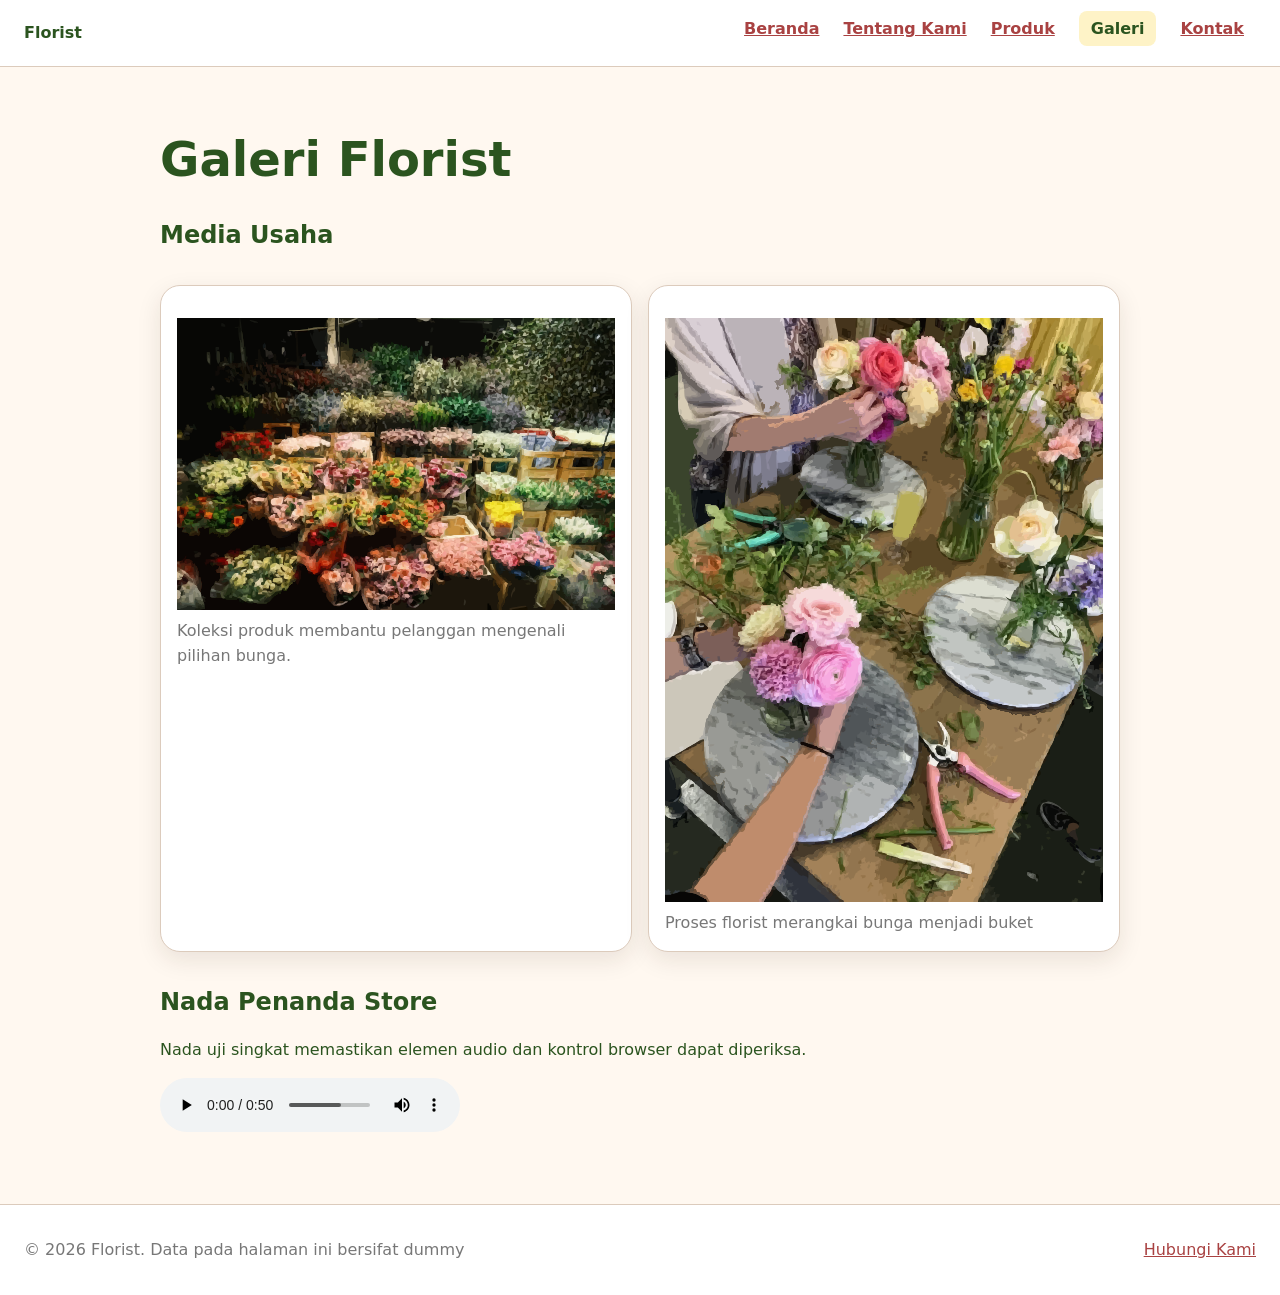
==== commit dc23ca69: "feat: Memperbaiki tampilan responsif website Florist" ====
--- a/galeri.html
+++ b/galeri.html
@@ -28,13 +28,16 @@
             <h2 id="media-title">Media Usaha</h2>
             <div class="gallery-grid">
                 <figure class="media-card">
-                    <img src="assets\images\flower.svg" width="640" height="360" loading="lazy" alt="Koleksi Florist Kami" />
+                    <img src="assets\images\flower.svg" width="640" height="360" loading="lazy"
+                        alt="Koleksi Florist Kami" />
                     <figcaption>Koleksi produk membantu pelanggan mengenali pilihan bunga.</figcaption>
                 </figure>
                 <figure class="media-card">
-                    <img src="assets\images\rangkai.svg" width="640" height="360" loading="lazy" alt="Florist sedang merangkai bunga menjadi buket">
+                    <img src="assets\images\rangkai.svg" width="640" height="360" loading="lazy"
+                        alt="Florist sedang merangkai bunga menjadi buket">
                     <figcaption>Proses florist merangkai bunga menjadi buket</figcaption>
                 </figure>
+
             </div>
         </section>
         <section aria-labelledby="audio-title">
@@ -47,6 +50,7 @@
     </main>
     <footer class="site-footer">
         <p>&copy; 2026 Florist. Data pada halaman ini bersifat dummy</p>
+        <a href="kontak.html">Hubungi Kami</a>
     </footer>
 </body>
 
--- a/css/style.css
+++ b/css/style.css
@@ -209,6 +209,10 @@
   text-wrap: balance;
 }
 
+h1 {
+  font-size: clamp(2rem, 6vw, 3rem);
+}
+
 p,
 li {
   max-width: 68ch;
